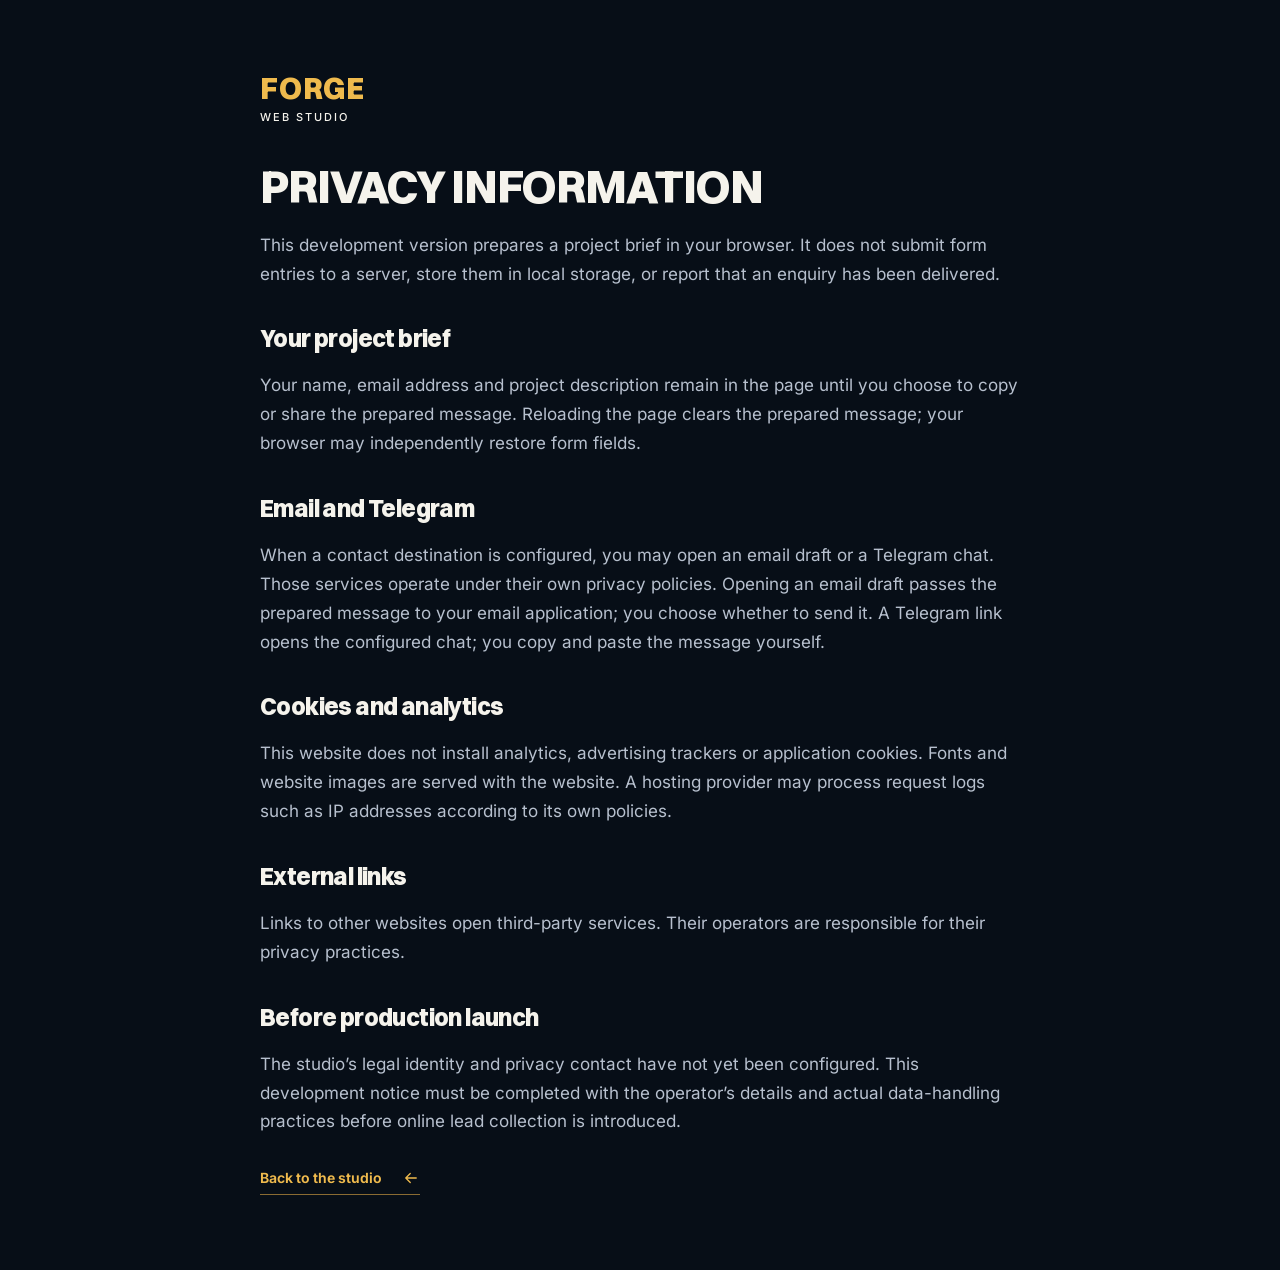
==== privacy.html @ ccdc728e "Replace previous demo with FORGE Web Studio website" ====
<!doctype html><html lang="en"><head><meta charset="utf-8"><meta name="viewport" content="width=device-width, initial-scale=1"><title>Privacy information — FORGE Web Studio</title><meta name="robots" content="noindex"><link rel="icon" href="assets/favicon.svg" type="image/svg+xml"><link rel="stylesheet" href="assets/fonts/fonts.css"><link rel="stylesheet" href="styles.css"></head><body><main class="container privacy-page"><a class="brand" href="index.html"><span>FORGE<small>WEB STUDIO</small></span></a><h1 style="margin-top:40px">PRIVACY INFORMATION</h1><p>This development version prepares a project brief in your browser. It does not submit form entries to a server, store them in local storage, or report that an enquiry has been delivered.</p><h2>Your project brief</h2><p>Your name, email address and project description remain in the page until you choose to copy or share the prepared message. Reloading the page clears the prepared message; your browser may independently restore form fields.</p><h2>Email and Telegram</h2><p>When a contact destination is configured, you may open an email draft or a Telegram chat. Those services operate under their own privacy policies. Opening an email draft passes the prepared message to your email application; you choose whether to send it. A Telegram link opens the configured chat; you copy and paste the message yourself.</p><h2>Cookies and analytics</h2><p>This website does not install analytics, advertising trackers or application cookies. Fonts and website images are served with the website. A hosting provider may process request logs such as IP addresses according to its own policies.</p><h2>External links</h2><p>Links to other websites open third-party services. Their operators are responsible for their privacy practices.</p><h2>Before production launch</h2><p>The studio’s legal identity and privacy contact have not yet been configured. This development notice must be completed with the operator’s details and actual data-handling practices before online lead collection is introduced.</p><a class="text-link" href="index.html">Back to the studio <svg class="icon icon-left" viewBox="0 0 24 24" width="18" height="18" fill="none" aria-hidden="true"><path d="M19 12H5m6-6-6 6 6 6" stroke="currentColor" stroke-width="1.7" stroke-linecap="round" stroke-linejoin="round"/></svg></a></main></body></html>
---- assets/fonts/fonts.css ----
@font-face{font-family:Inter;src:url(inter-latin.woff2) format('woff2');font-weight:400 900;font-style:normal;font-display:swap}
@font-face{font-family:Switzer;src:url(switzer-variable.woff2) format('woff2');font-weight:100 900;font-style:normal;font-display:swap}
---- styles.css ----
:root{--bg:#070e17;--band:#0b1420;--surface:#111b28;--text:#f5f3ec;--muted:#b7c0ce;--gold:#efba4d;--amber:#4a3718;--line:#293442;--display:Switzer,Inter,sans-serif;--ease:cubic-bezier(.16,1,.3,1)}
*{box-sizing:border-box}html{scroll-behavior:smooth;scroll-padding-top:90px;color-scheme:dark}body{margin:0;background:var(--bg);color:var(--text);font-family:Inter,sans-serif;font-size:17px;line-height:1.7}::selection{background:var(--gold);color:var(--bg)}*{scrollbar-color:#74603b var(--bg);scrollbar-width:thin}a{color:inherit;text-decoration:none;text-underline-offset:5px}button,input,select,textarea{font:inherit}button,a,input,select,textarea{touch-action:manipulation}button{cursor:pointer}a:focus-visible,button:focus-visible,input:focus-visible,select:focus-visible,textarea:focus-visible,summary:focus-visible{outline:3px solid var(--gold);outline-offset:5px}img{display:block;max-width:100%}h1,h2,h3,p{margin:0}h1,h2,h3{font-family:var(--display);font-weight:800;letter-spacing:-.025em;line-height:1.08;text-wrap:balance}h1{font-size:clamp(2.5rem,5.6vw,5rem)}h2{font-size:clamp(2rem,3.7vw,3.3rem)}h3{font-size:1.55rem}em{font-style:normal;color:var(--gold)}p{color:var(--muted)}.container{width:min(1160px,calc(100% - 64px));margin-inline:auto}.section{padding:110px 0}.band{background:var(--band)}.center{text-align:center}.gold{color:var(--gold)}.skip{position:fixed;top:10px;left:10px;background:var(--gold);color:var(--bg);padding:12px 20px;z-index:200;transform:translateY(-150%)}.skip:focus{transform:none}.header{background:var(--bg);border-bottom:1px solid #1c2734}.header-inner{min-height:88px;display:flex;align-items:center;justify-content:space-between;gap:24px}.brand{display:flex;align-items:center;gap:10px;color:var(--gold);flex-shrink:0}.brand>span{font-family:var(--display);font-weight:850;font-size:30px;line-height:.95;letter-spacing:.025em}.brand small{display:block;color:var(--text);font-family:Inter,sans-serif;font-weight:500;font-size:9px;letter-spacing:.27em;margin-top:8px}.header nav{display:flex;gap:27px;font-size:13px;font-weight:600}.header nav a:hover{color:var(--gold)}.header-cta{font-size:13px;font-weight:700;border-bottom:1px solid var(--gold);padding:5px 0}.header-cta span{margin-left:10px;color:var(--gold)}.menu-toggle{display:none}.hero{padding:67px 0 29px;overflow:clip}.hero-content{text-align:center}.hero-lead{font-size:19px;line-height:1.65;margin:22px 0 28px}.button{display:inline-flex;align-items:center;justify-content:center;gap:25px;padding:19px 29px;min-height:64px;border:2px solid var(--gold);border-radius:3px;background:var(--amber);color:white;font-family:Inter,sans-serif;font-size:17px;font-weight:800;line-height:1.4;transition:background .2s var(--ease),transform .2s var(--ease);text-align:center}.button:hover{background:#69501f;transform:translateY(-2px)}.button:active{transform:none}.button:disabled{opacity:.6;cursor:wait}.cta-note{font-size:12px;margin-top:12px}.specimen-wrap{max-width:940px;margin:43px auto 0}.preview-tools{display:flex;justify-content:space-between;align-items:center;margin-bottom:10px;gap:20px;color:var(--muted);font-size:12px;text-align:left}.device-switch{display:flex;gap:4px}.device-switch button{font-size:11px;min-height:35px;padding:7px 13px;color:var(--muted);background:transparent;border:1px solid var(--line);border-radius:3px}.device-switch button[aria-pressed=true]{color:var(--gold);border-color:#8e703b;background:#231e16}.browser{width:100%;margin:auto;border:1px solid #5d6267;border-radius:5px;overflow:hidden;box-shadow:0 26px 60px #0004;transition:width .6s var(--ease)}.browser-bar{display:flex;align-items:center;justify-content:space-between;gap:16px;background:#17212c;padding:8px 13px;color:#c7ced7;font-size:10px;min-height:32px}.window-dots{display:flex;gap:5px}.window-dots i{width:6px;height:6px;background:#65717c;border-radius:50%}.demo-site{background:#e8e5dd;color:#25332f;text-align:left;padding:21px 31px 17px}.demo-nav{display:flex;align-items:center;justify-content:space-between;gap:18px;font-size:9px}.demo-nav strong{font-size:16px;letter-spacing:.03em}.demo-nav strong span{color:#8b5839}.demo-layout{display:grid;grid-template-columns:1fr 1fr;min-height:238px;gap:20px;margin-top:26px}.demo-copy{padding:7px 0 20px}.demo-rule{display:block;width:32px;height:2px;background:#966749;margin-bottom:17px}.demo-copy h2{font-family:Georgia,serif;font-weight:400;font-size:clamp(35px,4.6vw,58px);line-height:.95;letter-spacing:-.04em;text-wrap:wrap}.demo-copy p{font-size:10px;line-height:1.7;color:#49564c;margin-top:17px}.demo-link{display:flex;align-items:center;gap:18px;margin-top:22px;font-size:9px;font-weight:600}.architecture{position:relative;overflow:hidden;background:#b6b9a9;min-height:235px;isolation:isolate}.building{position:absolute;background:#d8d0ba;box-shadow:9px 12px 22px #3640342b}.building-back{width:52%;height:68%;right:-3%;bottom:14%;background:#beb5a0}.building-front{left:13%;bottom:14%;width:65%;height:74%;border-top:13px solid #dfd5bf;border-left:14px solid #cbc2aa}.building-window{position:absolute;inset:17% 13% 18% 10%;background:#263b32;border:7px solid #baad92}.building-window:before{content:'';position:absolute;inset:0 44%;background:#baad92}.building-door{position:absolute;bottom:0;right:-21%;height:50%;width:17%;background:#3b4537}.architecture>span{position:absolute;bottom:9px;left:13px;font-size:7px;letter-spacing:.15em;color:#283729}.demo-footer{display:flex;justify-content:space-between;border-top:1px solid #b8bdb0;margin-top:19px;padding-top:11px;font-size:8px;letter-spacing:.04em}.preview-caption{font-size:10px;margin-top:11px}.browser.is-mobile{width:310px}.is-mobile .demo-site{padding:18px}.is-mobile .demo-nav>span{display:none}.is-mobile .demo-layout{grid-template-columns:1fr;gap:3px;margin-top:20px}.is-mobile .demo-copy h2{font-size:43px}.is-mobile .architecture{min-height:170px}.is-mobile .demo-footer{gap:12px}.proof-strip{border-block:1px solid var(--line)}.proof-grid{display:grid;grid-template-columns:repeat(3,1fr);padding-block:30px}.proof-grid>div{display:flex;flex-direction:column;align-items:center;gap:3px;border-left:1px solid var(--line)}.proof-grid>div:first-child{border:0}.proof-grid strong{font-family:var(--display);font-size:20px}.proof-grid span{color:var(--muted);font-size:12px}.split{display:grid;grid-template-columns:1.1fr 1fr;gap:85px;align-items:center}.manifesto p{margin-top:22px;font-size:17px}.manifesto .strong-copy{font-size:20px;font-weight:750;color:var(--text)}.text-link{display:inline-flex;gap:20px;align-items:center;color:var(--gold);font-size:14px;font-weight:650;border-bottom:1px solid #8a6b32;padding-bottom:4px}.text-link:hover{color:#ffe0a0}.manifesto .text-link{margin-top:29px}.statement-panel{min-height:390px;background:#111b28;padding:40px 32px;display:flex;flex-direction:column;justify-content:center;border-top:1px solid #5e4c2c}.statement-line{font-family:var(--display);font-size:clamp(20px,2.25vw,32px);font-weight:800;line-height:1.4;letter-spacing:-.025em}.statement-bottom{display:flex;align-items:center;justify-content:space-between;margin-top:55px;border-top:1px solid var(--line);padding-top:24px;color:var(--muted);font-size:12px}.statement-bottom svg{color:var(--gold)}.choice{padding-top:0}.choice-grid{display:grid;grid-template-columns:1fr 1fr;gap:28px;max-width:1000px;margin:46px auto 0}.choice-panel{display:flex;flex-direction:column;padding:38px}.muted-panel{border:1px solid var(--line)}.muted-panel h3{color:#bbc3ce}.gold-panel{border:1px solid #8a6933;background:#171b22}.gold-panel h3{color:var(--gold)}.choice-panel>p{margin-top:13px;font-size:14px}.choice-panel ul{padding:0;list-style:none;margin:28px 0 32px}.choice-panel li{position:relative;color:var(--muted);padding:9px 0 9px 23px;font-size:15px}.choice-panel li:before{content:'';position:absolute;left:0;top:19px;width:9px;height:5px;border-left:1px solid var(--gold);border-bottom:1px solid var(--gold);transform:rotate(-45deg)}.choice-panel .button{margin-top:auto;font-size:15px}.choice-panel .choice-end{margin-top:auto;border-top:1px solid var(--line);padding-top:20px;font-size:13px}.section-heading{display:flex;justify-content:space-between;gap:70px;align-items:flex-end;margin-bottom:48px}.section-heading h2{flex:1.6}.section-heading>p{flex:1;font-size:15px;max-width:370px}.service-list{border-top:1px solid var(--line)}.service-list article{display:grid;grid-template-columns:1fr 1.4fr 44px;gap:40px;padding:32px 0;border-bottom:1px solid var(--line);align-items:start}.service-list h3{font-size:24px;margin-top:5px}.service-list p{font-size:15px}.service-list span{display:block;font-size:11px;color:var(--gold);margin-top:12px}.service-list article>a{font-size:28px;color:var(--gold);width:44px;height:44px;display:flex;align-items:center;justify-content:center;border:1px solid #705a34;border-radius:3px}.service-list article>a:hover{background:var(--amber)}.pricing-note{font-size:13px;text-align:center;margin-top:30px}.pricing-note strong{color:var(--text);font-weight:550}.project-feature{display:grid;grid-template-columns:1.3fr 1fr;background:var(--surface);align-items:stretch}.project-image{position:relative;overflow:hidden;min-height:350px}.project-image img{width:100%;height:100%;object-fit:cover;object-position:top}.project-image>span{position:absolute;bottom:20px;left:20px;background:var(--bg);color:var(--gold);font-size:12px;padding:10px 14px;border:1px solid #7a6337}.project-copy{padding:40px;align-self:center}.project-tag{font-size:10px;color:var(--gold);font-weight:650;letter-spacing:.06em}.project-copy h3{font-size:32px;margin:15px 0 20px}.project-copy p{font-size:15px}.project-tags{display:flex;flex-wrap:wrap;gap:8px 18px;list-style:none;padding:0;margin:23px 0 30px;font-size:10px;color:var(--muted)}.work-note{display:flex;align-items:center;gap:32px;padding-top:30px;font-size:11px}.work-note>span{flex:1;color:var(--gold);font-weight:650}.work-note>p{flex:2}.work-note>a{font-size:11px;white-space:nowrap}.process-grid{display:grid;grid-template-columns:repeat(3,1fr);gap:40px;list-style:none;padding:0;margin:0}.step{display:block;font-family:var(--display);color:var(--gold);font-size:30px;margin-bottom:22px}.process-grid h3{font-size:22px;line-height:1.15;margin-bottom:19px}.process-grid p{font-size:14px}.process-close{text-align:center;border-top:1px solid var(--line);padding-top:38px;margin-top:44px}.process-close p{font-size:13px;margin-bottom:22px}.process-close strong{color:var(--text)}.faq-layout{align-items:start;gap:70px;grid-template-columns:.85fr 1.3fr}.faq-layout>div>p{margin-top:22px;font-size:15px}.faq-list{border-top:1px solid var(--line)}details{border-bottom:1px solid var(--line)}summary{padding:23px 30px 23px 0;font-size:15px;font-weight:600;cursor:pointer;list-style:none;position:relative}summary::-webkit-details-marker{display:none}summary:after{content:'+';position:absolute;right:0;color:var(--gold);font-size:23px;font-weight:400;top:16px}details[open] summary:after{content:'−'}details p{font-size:14px;padding-bottom:24px;max-width:65ch}.start{background:var(--band);border-block:1px solid var(--line)}.request-layout{display:grid;grid-template-columns:1fr 1fr;gap:85px;align-items:start}.request-layout>div>p{font-size:18px;margin-top:25px}.contact-promise{display:flex;flex-direction:column;gap:5px;margin-top:35px;border-top:1px solid var(--line);padding-top:25px}.contact-promise strong{color:var(--gold);font-size:15px}.contact-promise span{font-size:13px;color:var(--muted)}form{padding:30px;background:var(--surface);border-radius:4px}label{display:block;font-size:12px;font-weight:550;color:var(--text);margin-bottom:18px}.form-grid{display:grid;grid-template-columns:1fr 1fr;gap:18px}input,textarea,select{width:100%;display:block;margin-top:7px;padding:12px 13px;border:1px solid #465365;border-radius:3px;background:var(--bg);color:var(--text);font-size:14px;caret-color:var(--gold);line-height:1.55}textarea{resize:vertical;min-height:110px}input::placeholder,textarea::placeholder{color:#a3afbf;opacity:1}select{min-height:48px}form .button{width:100%;font-size:14px;margin-top:18px;gap:14px}.form-help,.form-note,.privacy-note{font-size:11px;line-height:1.6}.form-help{margin-top:-7px}.form-note{margin-top:13px}.privacy-note{margin-top:19px}.privacy-note a{color:var(--gold);text-decoration:underline}.form-status{font-size:13px;color:var(--gold);margin-top:15px}.form-status:empty{display:none}#brief-output{margin-top:22px;border-top:1px solid var(--line);padding-top:20px}[hidden]{display:none!important}.brief-actions{display:flex;gap:10px;flex-wrap:wrap}.secondary-button{display:inline-block;background:transparent;color:var(--gold);font-size:12px;padding:10px 15px;border:1px solid #8a6b32;border-radius:3px}.secondary-button:hover{background:var(--amber)}footer{padding:39px 0 25px}.footer-top{display:flex;align-items:center;justify-content:space-between;gap:30px;padding-bottom:34px}.footer-top p{font-size:12px}.footer-top>a:last-child{font-size:12px;color:var(--gold)}.footer-bottom{border-top:1px solid var(--line);display:flex;gap:25px;color:var(--muted);font-size:10px;padding-top:21px}.footer-bottom>a:last-child{margin-left:auto}.mobile-cta{display:none}.privacy-page{max-width:760px;padding:75px 0}.privacy-page h1{font-size:46px}.privacy-page h2{font-size:24px;margin-top:38px}.privacy-page p{margin-top:19px}.privacy-page .text-link{margin-top:30px}.hero h1{animation:arrive .85s var(--ease)}@keyframes arrive{from{transform:translateY(12px);filter:blur(2px)}to{transform:none;filter:none}}
@media(min-width:1600px){.hero{padding-top:80px}}
@media(max-width:1000px){.header nav{gap:17px}.header-cta{display:none}.split,.request-layout{gap:40px}.section-heading{gap:40px}.statement-panel{padding:30px}.project-copy{padding:28px}.project-copy h3{font-size:27px}.service-list article{gap:25px}.service-list h3{font-size:21px}}
@media(max-width:760px){html{scroll-padding-top:20px}.container{width:calc(100% - 40px)}.section{padding:70px 0}.header-inner{min-height:73px;flex-wrap:wrap;gap:0}.brand>span{font-size:25px}.brand small{font-size:8px}.brand svg{width:26px}.menu-toggle{display:block;border:1px solid var(--line);padding:8px 13px;min-height:42px;border-radius:3px;background:transparent;color:var(--text);font-size:12px}.header nav{display:none;width:100%;padding:10px 0 21px;flex-direction:column;gap:0}.header nav.is-open{display:flex}.header nav a{padding:10px 0}.hero{padding:42px 0 22px}h1{font-size:clamp(30px,7.2vw,49px);line-height:1.07}h2{font-size:clamp(28px,6.5vw,40px)}.hero-lead{font-size:15px;margin:19px 0 23px}.button{font-size:14px;padding:17px 19px;min-height:58px;gap:16px}.cta-note{font-size:10px}.specimen-wrap{margin-top:30px}.preview-tools{font-size:10px;gap:10px}.preview-tools>span{max-width:180px}.device-switch button{padding:6px 9px;font-size:10px}.demo-site{padding:15px 18px}.demo-nav>span{display:none}.demo-nav strong{font-size:13px}.demo-layout{gap:11px;min-height:160px;margin-top:17px}.demo-copy{padding:0}.demo-copy h2{font-size:clamp(24px,6.5vw,40px)}.demo-copy p{font-size:8px;margin-top:12px}.demo-rule{margin-bottom:12px}.demo-link{font-size:7px;margin-top:13px;gap:7px}.demo-link svg{width:12px}.architecture{min-height:150px}.architecture>span{font-size:5px;left:7px;bottom:6px}.building-front{border-top-width:7px;border-left-width:8px}.building-window{border-width:4px}.demo-footer{font-size:6px;margin-top:14px;padding-top:8px}.browser.is-mobile{width:min(280px,100%)}.is-mobile .demo-copy p{font-size:10px}.is-mobile .demo-link{font-size:9px}.is-mobile .demo-footer{font-size:7px}.preview-caption{font-size:9px}.proof-grid{padding-block:22px}.proof-grid strong{font-size:12px;text-align:center}.proof-grid span{font-size:9px;text-align:center}.proof-grid>div{padding-inline:6px}.split,.request-layout{grid-template-columns:1fr;gap:34px}.manifesto p{font-size:15px;margin-top:20px}.statement-panel{min-height:270px;padding:28px}.statement-line{font-size:clamp(22px,6.2vw,34px)}.statement-bottom{margin-top:30px;padding-top:20px}.choice{padding-top:0}.choice-grid{grid-template-columns:1fr;margin-top:30px;gap:20px}.choice-panel{padding:28px}.choice-panel h3{font-size:24px}.choice-panel .button{font-size:13px}.section-heading{display:block;margin-bottom:30px}.section-heading>p{margin-top:20px;max-width:100%;font-size:14px}.service-list article{grid-template-columns:1fr 44px;gap:13px 20px;padding:27px 0}.service-list article>div{grid-row:2;grid-column:1/-1}.service-list article>a{grid-column:2;grid-row:1}.service-list h3{font-size:22px;align-self:center}.service-list p{font-size:14px}.service-list span{font-size:10px}.pricing-note{font-size:12px;text-align:left}.project-feature{grid-template-columns:1fr}.project-image{min-height:0;aspect-ratio:1.42}.project-copy{padding:28px}.project-copy h3{font-size:27px}.work-note{flex-wrap:wrap;gap:14px}.work-note>span{flex-basis:100%}.work-note>p{flex-basis:100%;font-size:12px}.process-grid{grid-template-columns:1fr;gap:27px}.process-grid li{display:grid;grid-template-columns:40px 1fr;column-gap:18px;border-bottom:1px solid var(--line);padding-bottom:27px}.step{grid-row:1/3;margin:0;font-size:25px}.process-grid h3{font-size:21px;margin:5px 0 14px}.process-grid p{grid-column:2}.process-close{border-top:0;margin-top:0;padding-top:29px}.process-close p{font-size:12px}.faq-layout{gap:27px}.faq-layout>div>p{margin-top:17px}.request-layout>div>p{font-size:16px}.contact-promise{margin-top:25px;padding-top:20px}.form-grid{grid-template-columns:1fr;gap:0}form{padding:23px}form .button{font-size:12px}.footer-top{flex-wrap:wrap;gap:23px;padding-bottom:28px}.footer-top p{font-size:11px}.footer-top>a:last-child{flex-basis:100%;font-size:11px}.footer-bottom{font-size:9px;gap:16px}footer{padding-bottom:95px}.mobile-cta{display:flex;position:fixed;bottom:12px;left:20px;right:20px;align-items:center;justify-content:center;gap:24px;background:var(--amber);border:2px solid var(--gold);border-radius:3px;color:#fff;min-height:52px;font-size:14px;font-weight:750;z-index:50;box-shadow:0 9px 24px #0006}.mobile-cta.is-hidden{display:none}.privacy-page h1{font-size:36px}}
.brand small{font-size:11px;letter-spacing:.18em}.browser{transition:none;box-shadow:none}.hero{overflow:visible}.cta-note,.preview-tools,.preview-caption,.device-switch button,.proof-grid span,.service-list span,.project-tag,.project-tags,.work-note,.work-note>a,.form-help,.form-note,.privacy-note,.footer-top p,.footer-top>a:last-child,.footer-bottom{font-size:12px}.device-switch button{min-height:42px}.proof-grid strong{font-size:clamp(14px,1.6vw,20px)}.icon{display:inline-block;vertical-align:middle;flex-shrink:0}.service-list .icon{width:23px;height:23px}.demo-nav-end .icon,.browser-bar .icon{width:11px;height:11px}.project-copy .project-tag{display:block;margin:-7px 0 19px}
@media(max-width:760px){.proof-grid span{font-size:11px}.proof-grid strong{font-size:12px}.preview-tools>span{max-width:165px}.work-note>p{font-size:13px}.footer-bottom{font-size:11px}.preview-caption{font-size:11px}.footer-top p,.footer-top>a:last-child{font-size:12px}}
@media(prefers-reduced-motion:reduce){html{scroll-behavior:auto}*,*:before,*:after{animation:none!important;transition:none!important}}
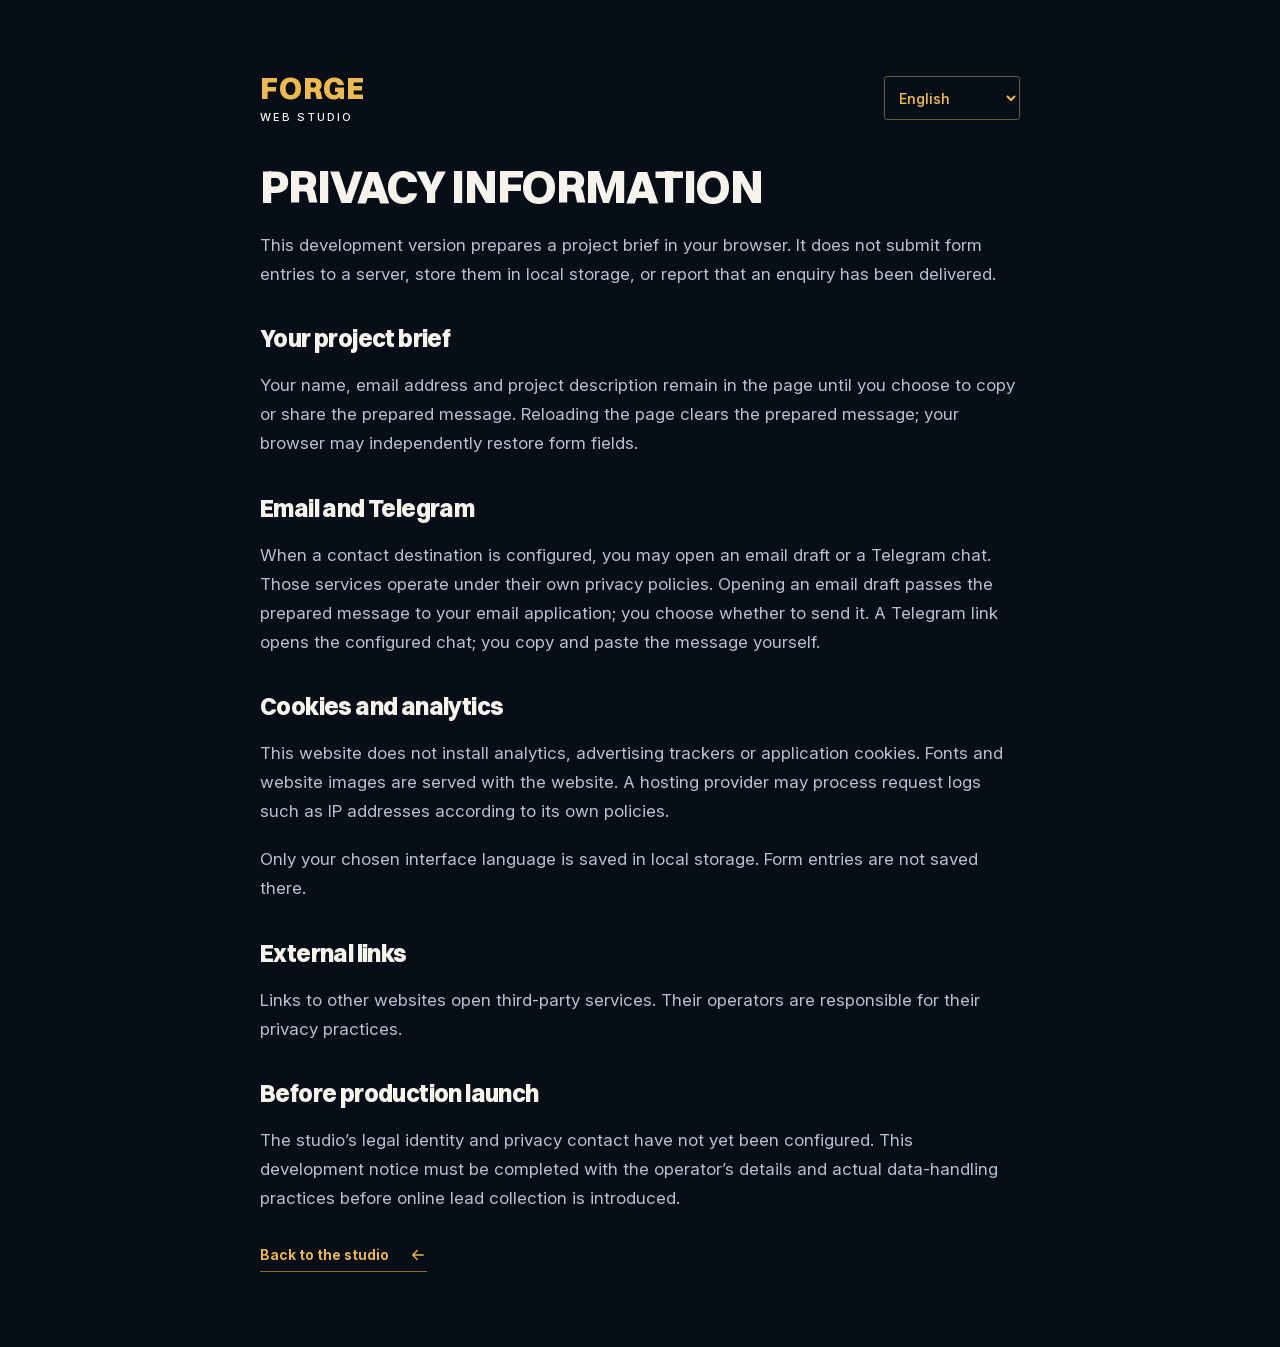
==== commit 929fc53e: "Add ten-language interface with persistent language selector" ====
--- a/privacy.html
+++ b/privacy.html
@@ -1 +1,3 @@
-<!doctype html><html lang="en"><head><meta charset="utf-8"><meta name="viewport" content="width=device-width, initial-scale=1"><title>Privacy information — FORGE Web Studio</title><meta name="robots" content="noindex"><link rel="icon" href="assets/favicon.svg" type="image/svg+xml"><link rel="stylesheet" href="assets/fonts/fonts.css"><link rel="stylesheet" href="styles.css"></head><body><main class="container privacy-page"><a class="brand" href="index.html"><span>FORGE<small>WEB STUDIO</small></span></a><h1 style="margin-top:40px">PRIVACY INFORMATION</h1><p>This development version prepares a project brief in your browser. It does not submit form entries to a server, store them in local storage, or report that an enquiry has been delivered.</p><h2>Your project brief</h2><p>Your name, email address and project description remain in the page until you choose to copy or share the prepared message. Reloading the page clears the prepared message; your browser may independently restore form fields.</p><h2>Email and Telegram</h2><p>When a contact destination is configured, you may open an email draft or a Telegram chat. Those services operate under their own privacy policies. Opening an email draft passes the prepared message to your email application; you choose whether to send it. A Telegram link opens the configured chat; you copy and paste the message yourself.</p><h2>Cookies and analytics</h2><p>This website does not install analytics, advertising trackers or application cookies. Fonts and website images are served with the website. A hosting provider may process request logs such as IP addresses according to its own policies.</p><h2>External links</h2><p>Links to other websites open third-party services. Their operators are responsible for their privacy practices.</p><h2>Before production launch</h2><p>The studio’s legal identity and privacy contact have not yet been configured. This development notice must be completed with the operator’s details and actual data-handling practices before online lead collection is introduced.</p><a class="text-link" href="index.html">Back to the studio <svg class="icon icon-left" viewBox="0 0 24 24" width="18" height="18" fill="none" aria-hidden="true"><path d="M19 12H5m6-6-6 6 6 6" stroke="currentColor" stroke-width="1.7" stroke-linecap="round" stroke-linejoin="round"/></svg></a></main></body></html>
+<!doctype html>
+<html lang="en"><head><meta charset="utf-8"><meta name="viewport" content="width=device-width, initial-scale=1"><title>Privacy information — FORGE Web Studio</title><meta name="robots" content="noindex"><link rel="icon" href="assets/favicon.svg" type="image/svg+xml"><link rel="stylesheet" href="assets/fonts/fonts.css"><link rel="stylesheet" href="styles.css"><script src="translations.js" defer=""></script><script src="i18n.js" defer=""></script></head><body><main class="container privacy-page"><div class="privacy-toolbar"><a class="brand" href="index.html"><span>FORGE<small><span data-i18n="1">WEB STUDIO</span></small></span></a><label class="language-control"><span class="sr-only" data-i18n="161">Language</span><select id="language-select" aria-label="Language" data-i18n-aria-label="161"><option value="en" lang="en">English</option><option value="ru" lang="ru">Русский</option><option value="de" lang="de">Deutsch</option><option value="nl" lang="nl">Nederlands</option><option value="fi" lang="fi">Suomi</option><option value="zh" lang="zh">中文</option><option value="fr" lang="fr">Français</option><option value="it" lang="it">Italiano</option><option value="es" lang="es">Español</option><option value="pt" lang="pt">Português</option></select></label></div><h1 style="margin-top:40px"><span data-i18n="148">PRIVACY INFORMATION</span></h1><p><span data-i18n="149">This development version prepares a project brief in your browser. It does not submit form entries to a server, store them in local storage, or report that an enquiry has been delivered.</span></p><h2><span data-i18n="150">Your project brief</span></h2><p><span data-i18n="151">Your name, email address and project description remain in the page until you choose to copy or share the prepared message. Reloading the page clears the prepared message; your browser may independently restore form fields.</span></p><h2><span data-i18n="152">Email and Telegram</span></h2><p><span data-i18n="153">When a contact destination is configured, you may open an email draft or a Telegram chat. Those services operate under their own privacy policies. Opening an email draft passes the prepared message to your email application; you choose whether to send it. A Telegram link opens the configured chat; you copy and paste the message yourself.</span></p><h2><span data-i18n="154">Cookies and analytics</span></h2><p><span data-i18n="155">This website does not install analytics, advertising trackers or application cookies. Fonts and website images are served with the website. A hosting provider may process request logs such as IP addresses according to its own policies.</span></p><p data-i18n="186">Only your chosen interface language is saved in local storage. Form entries are not saved there.</p><h2><span data-i18n="156">External links</span></h2><p><span data-i18n="157">Links to other websites open third-party services. Their operators are responsible for their privacy practices.</span></p><h2><span data-i18n="158">Before production launch</span></h2><p><span data-i18n="159">The studio’s legal identity and privacy contact have not yet been configured. This development notice must be completed with the operator’s details and actual data-handling practices before online lead collection is introduced.</span></p><a class="text-link" href="index.html"><span data-i18n="160">Back to the studio</span> <svg class="icon icon-left" viewBox="0 0 24 24" width="18" height="18" fill="none" aria-hidden="true"><path d="M19 12H5m6-6-6 6 6 6" stroke="currentColor" stroke-width="1.7" stroke-linecap="round" stroke-linejoin="round"></path></svg></a></main>
+</body></html>
--- a/assets/fonts/fonts.css
+++ b/assets/fonts/fonts.css
@@ -1,2 +1,2 @@
-@font-face{font-family:Inter;src:url(inter-latin.woff2) format('woff2');font-weight:400 900;font-style:normal;font-display:swap}
+@font-face{font-family:Inter;src:url(inter-global.woff2) format('woff2');font-weight:100 900;font-style:normal;font-display:swap}
 @font-face{font-family:Switzer;src:url(switzer-variable.woff2) format('woff2');font-weight:100 900;font-style:normal;font-display:swap}
--- a/styles.css
+++ b/styles.css
@@ -6,3 +6,13 @@
 .brand small{font-size:11px;letter-spacing:.18em}.browser{transition:none;box-shadow:none}.hero{overflow:visible}.cta-note,.preview-tools,.preview-caption,.device-switch button,.proof-grid span,.service-list span,.project-tag,.project-tags,.work-note,.work-note>a,.form-help,.form-note,.privacy-note,.footer-top p,.footer-top>a:last-child,.footer-bottom{font-size:12px}.device-switch button{min-height:42px}.proof-grid strong{font-size:clamp(14px,1.6vw,20px)}.icon{display:inline-block;vertical-align:middle;flex-shrink:0}.service-list .icon{width:23px;height:23px}.demo-nav-end .icon,.browser-bar .icon{width:11px;height:11px}.project-copy .project-tag{display:block;margin:-7px 0 19px}
 @media(max-width:760px){.proof-grid span{font-size:11px}.proof-grid strong{font-size:12px}.preview-tools>span{max-width:165px}.work-note>p{font-size:13px}.footer-bottom{font-size:11px}.preview-caption{font-size:11px}.footer-top p,.footer-top>a:last-child{font-size:12px}}
 @media(prefers-reduced-motion:reduce){html{scroll-behavior:auto}*,*:before,*:after{animation:none!important;transition:none!important}}
+
+/* International portfolio */
+/* Language control and resilient translated layouts */
+.sr-only{position:absolute;width:1px;height:1px;padding:0;margin:-1px;overflow:hidden;clip-path:inset(50%);white-space:nowrap;border:0}.language-control{margin:0;flex-shrink:0}.language-control select{margin:0;width:136px;min-height:44px;padding:8px 24px 8px 10px;font-size:14px;color:var(--gold);border-color:#705a34}.header-inner{gap:18px}.header nav{gap:16px}.header-cta{max-width:180px}.section-heading>*{min-width:0}.statement-line,h1,h2,h3{overflow-wrap:anywhere}.button,.mobile-cta{overflow-wrap:anywhere}.work-note>a{white-space:normal}.proof-grid>div{min-width:0;padding-inline:12px;text-align:center}.privacy-toolbar{display:flex;align-items:center;justify-content:space-between;gap:20px}html:lang(ru){--display:Inter,sans-serif}html:lang(zh){--display:"Noto Sans SC","Microsoft YaHei","PingFang SC",sans-serif}html:lang(zh) body{font-family:Inter,"Noto Sans SC","Microsoft YaHei","PingFang SC",sans-serif}.demo-copy h2{overflow-wrap:normal}input,textarea,select{font-size:16px}.header-inner .menu-toggle{flex-shrink:0}
+@media(max-width:1150px){.header-inner{flex-wrap:wrap;padding-block:16px}.header nav{display:none;width:100%;order:4;flex-direction:column;gap:0;padding:8px 0}.header nav.is-open{display:flex}.header nav a{padding:10px 0}.header-cta{display:none}.menu-toggle{display:block;margin-inline-start:auto;border:1px solid var(--line);padding:8px 13px;min-height:44px;border-radius:3px;background:transparent;color:var(--text);font-size:14px}.language-control select{width:132px}.header nav a{font-size:15px}}
+@media(max-width:760px){.header-inner{gap:10px;min-height:73px}.header-inner>.brand{gap:6px}.brand>span{font-size:22px}.brand small{font-size:9px;letter-spacing:.04em}.language-control select{width:116px;font-size:13px}.menu-toggle{font-size:12px;padding:8px 10px}.header-inner>.brand svg{width:22px}.proof-grid strong{font-size:13px}.proof-grid>div{padding-inline:5px}.proof-grid span{font-size:11px}.statement-line{font-size:clamp(19px,5.5vw,30px)}.service-list h3{font-size:clamp(19px,5.6vw,22px)}.mobile-cta{font-size:13px;padding:8px 12px;min-height:52px}.privacy-page h1{font-size:clamp(25px,8vw,36px)}.privacy-toolbar .brand{min-width:0}}
+@media(max-width:360px){.header-inner>.brand svg{display:none}.language-control select{width:105px}.header-inner{gap:8px}.brand>span{font-size:21px}}
+@media(max-width:760px){html:lang(ru) .demo-copy h2{font-size:clamp(18px,4.8vw,30px)}html:lang(ru) .is-mobile .demo-copy h2{font-size:36px}}
+.global-note{color:var(--gold);font-size:14px;margin:-12px 0 25px}.portfolio-grid{display:grid;grid-template-columns:repeat(2,minmax(0,1fr));gap:32px}.portfolio-case{display:flex;flex-direction:column;background:var(--surface)}.portfolio-case .project-image{display:block;min-height:0;aspect-ratio:1.44}.portfolio-case .project-copy{padding:30px;align-self:stretch;display:flex;flex-direction:column;flex:1}.portfolio-case h3{font-size:28px;margin:0 0 20px}.portfolio-case .project-copy p{margin-bottom:24px}.portfolio-case .text-link{align-self:flex-start;margin-top:auto}.portfolio-case .project-tag{letter-spacing:0;font-weight:500}
+@media(max-width:760px){.portfolio-grid{grid-template-columns:1fr;gap:25px}.portfolio-case .project-copy{padding:25px}.portfolio-case h3{font-size:25px}.global-note{font-size:12px;margin:-8px 0 23px;max-width:32ch;margin-inline:auto}}
